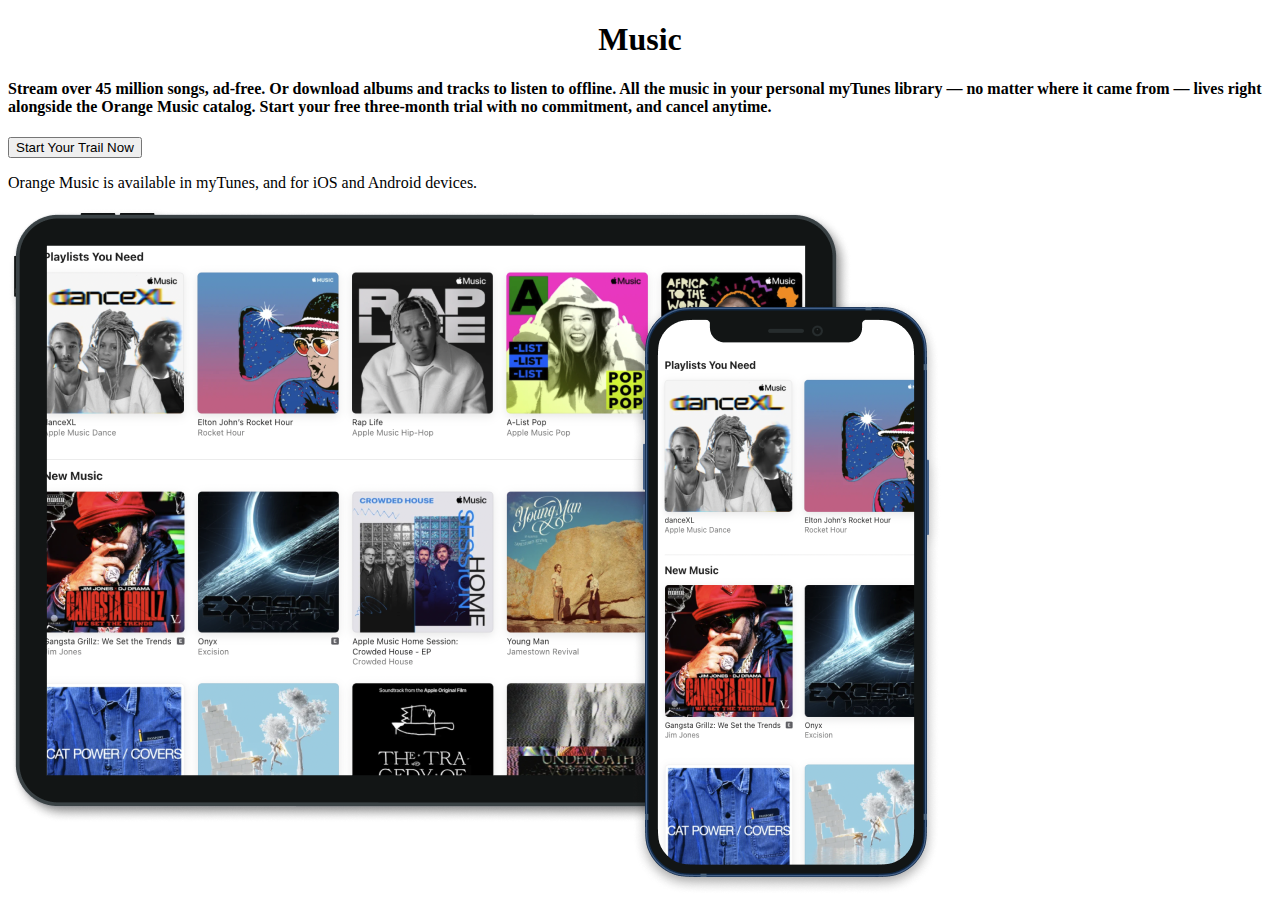
==== music.html @ 754a28b0 "Add files via upload" ====
<!DOCTYPE html>
<html lang="en">
<head>
  <meta charset="UTF-8">
  <meta name="viewport" content="width=device-width, initial-scale=1.0">
  <title>Document</title>
</head>
<body>
  <section class="music-section" id="music">
    <div class="container">
      <h1 style="text-align: center; font-size: xx-large;">
        <span><i class="fa fa-music"></i></span>
        Music
      </h1>
      <h4>
        Stream over 45 million songs, ad-free. Or download albums and tracks
        to listen to offline. All the music in your personal myTunes library
        — no matter where it came from — lives right alongside the Orange
        Music catalog. Start your free three-month trial with no commitment,
        and cancel anytime.
      </h4>
      <button class="primary-btn">Start Your Trail Now</button>

      <p>
        Orange Music is available in myTunes, and for iOS and Android
        devices.
      </p>
      <div class="ipad-iphone-img">
        <img src="images/ipad-iphone.png" alt="iphone ipad" />
      </div>
    </div>
  </section>
</body>
</html>
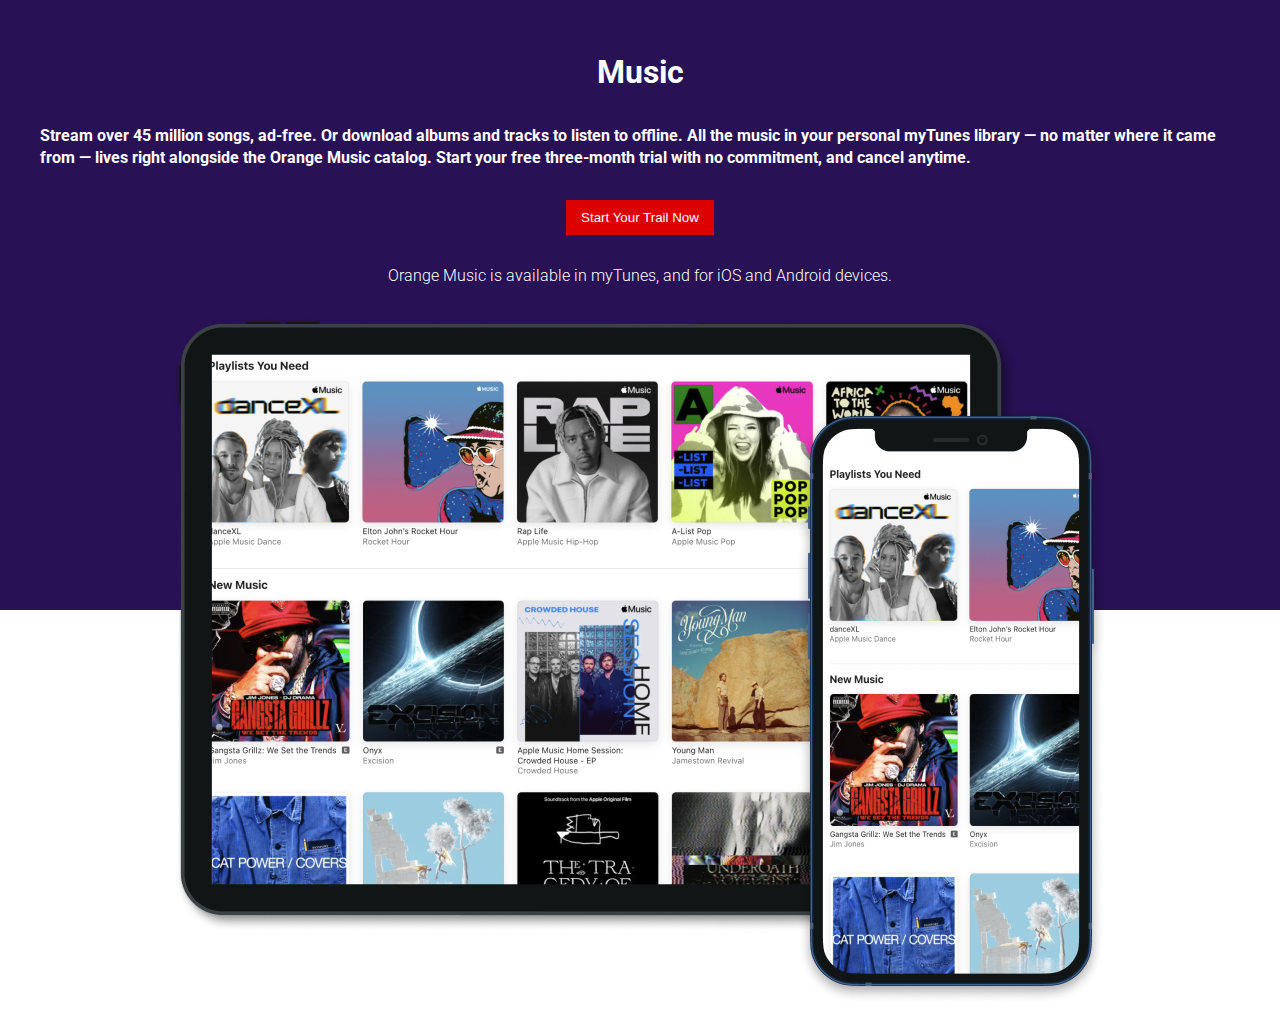
==== commit 37e9f85a: "Update music.html" ====
--- a/music.html
+++ b/music.html
@@ -4,6 +4,7 @@
   <meta charset="UTF-8">
   <meta name="viewport" content="width=device-width, initial-scale=1.0">
   <title>Document</title>
+  <link rel="stylesheet" href="style.css" />
 </head>
 <body>
   <section class="music-section" id="music">
@@ -31,4 +32,4 @@
     </div>
   </section>
 </body>
-</html>+</html>
--- a/style.css
+++ b/style.css
@@ -0,0 +1,195 @@
+@import url("https://fonts.googleapis.com/css2?family=Roboto:ital,wght@0,100;0,300;0,500;0,700;0,900;1,100;1,300;1,400;1,500;1,700;1,900&display=swap");
+:root {
+  --purple500: #281154;
+  --purple300: #270082;
+  --purple600: #1b0058;
+  --red600: #dc0000;
+  --body: #f9f6ff;
+  --max-width: 1200px;
+}
+* {
+  margin: 0;
+  padding: 0;
+  box-sizing: border-box;
+}
+html,
+body {
+  font-family: "Roboto", sans-serif;
+  font-weight: 300;
+  line-height: 1.4;
+  scroll-behavior: smooth;
+}
+
+section {
+  scroll-margin: 50px;
+}
+ul {
+  list-style: none;
+}
+a {
+  text-decoration: none;
+  color: white;
+}
+.container {
+  max-width: 1200px;
+  margin: 0 auto;
+}
+header {
+  background-color: var(--purple300);
+  position: sticky;
+  top: 0;
+  z-index: 100;
+  box-shadow: 5px 5px 5px rgba(0, 0, 0, 0.5);
+}
+nav {
+  display: flex;
+  justify-content: space-between;
+  align-items: center;
+  color: white;
+  padding: 20px 0;
+}
+.logo {
+  font-size: 32px;
+  font-weight: 600;
+}
+
+button {
+  padding: 10px 15px;
+  border: none;
+  transition: 0.2s ease-in-out;
+}
+button:hover {
+  transition: 0.2s ease-in-out;
+  opacity: 0.8;
+}
+nav ul {
+  display: flex;
+  gap: 20px;
+}
+
+nav ul li {
+  border-bottom: 2px solid transparent;
+  transition: 0.2s ease-in;
+}
+nav ul li:hover {
+  border-bottom: 2px solid white;
+  transition: 0.2s ease-in;
+}
+.hero-section {
+  background-image: url(images/hero_image.png);
+  height: 100vh;
+  display: grid;
+  color: white;
+  place-items: center;
+  text-align: center;
+}
+
+.hero-section .container {
+  display: flex;
+  flex-direction: column;
+  gap: 30px;
+}
+.hero-section h1 {
+  font-size: 96px;
+}
+.hero-section h3 {
+  font-size: 32px;
+}
+
+.music-section {
+  padding-top: 50px;
+  background: var(--purple500);
+}
+.music-section .container {
+  display: flex;
+  flex-direction: column;
+  gap: 30px;
+  justify-content: center;
+  align-items: center;
+  color: white;
+}
+
+.ipad-iphone-img {
+  margin-top: -400px;
+  position: relative;
+  top: 400px;
+}
+.primary-btn {
+  background-color: var(--red600);
+  color: white;
+}
+.secondary-btn {
+  background-color: var(--purple300);
+  color: white;
+}
+
+.about-music {
+  padding-top: 50px;
+  display: grid;
+  place-items: center;
+  gap: 50px;
+  text-align: center;
+  margin-bottom: 50px;
+}
+
+.video-section {
+  background-image: url(images/video.png);
+  min-height: 800px;
+  display: grid;
+  place-items: center;
+  color: white;
+  text-align: center;
+}
+.video-section .container {
+  display: flex;
+  flex-direction: column;
+  gap: 30px;
+  margin-top: -200px;
+}
+.hero-section,
+.video-section {
+  position: relative;
+  background-position: center;
+  background-size: cover;
+  background-repeat: no-repeat;
+}
+
+.gift-section {
+  display: flex;
+  justify-content: center;
+  margin: 100px 0;
+  gap: 50px;
+}
+
+.gift-content {
+  display: flex;
+  flex-direction: column;
+  gap: 20px;
+}
+
+.footer-upper {
+  background-color: var(--purple600);
+  padding: 20px;
+}
+.footer-upper .container {
+  display: flex;
+  color: white;
+  justify-content: space-between;
+}
+
+.footer-upper h4 {
+  padding-bottom: 10px;
+  border-bottom: 2px solid white;
+  margin-bottom: 10px;
+}
+.footer-lower {
+  background-color: var(--purple300);
+  padding: 20px;
+  display: flex;
+  justify-content: center;
+  color: white;
+}
+
+.gift-section {
+  scroll-margin: 120px;
+}